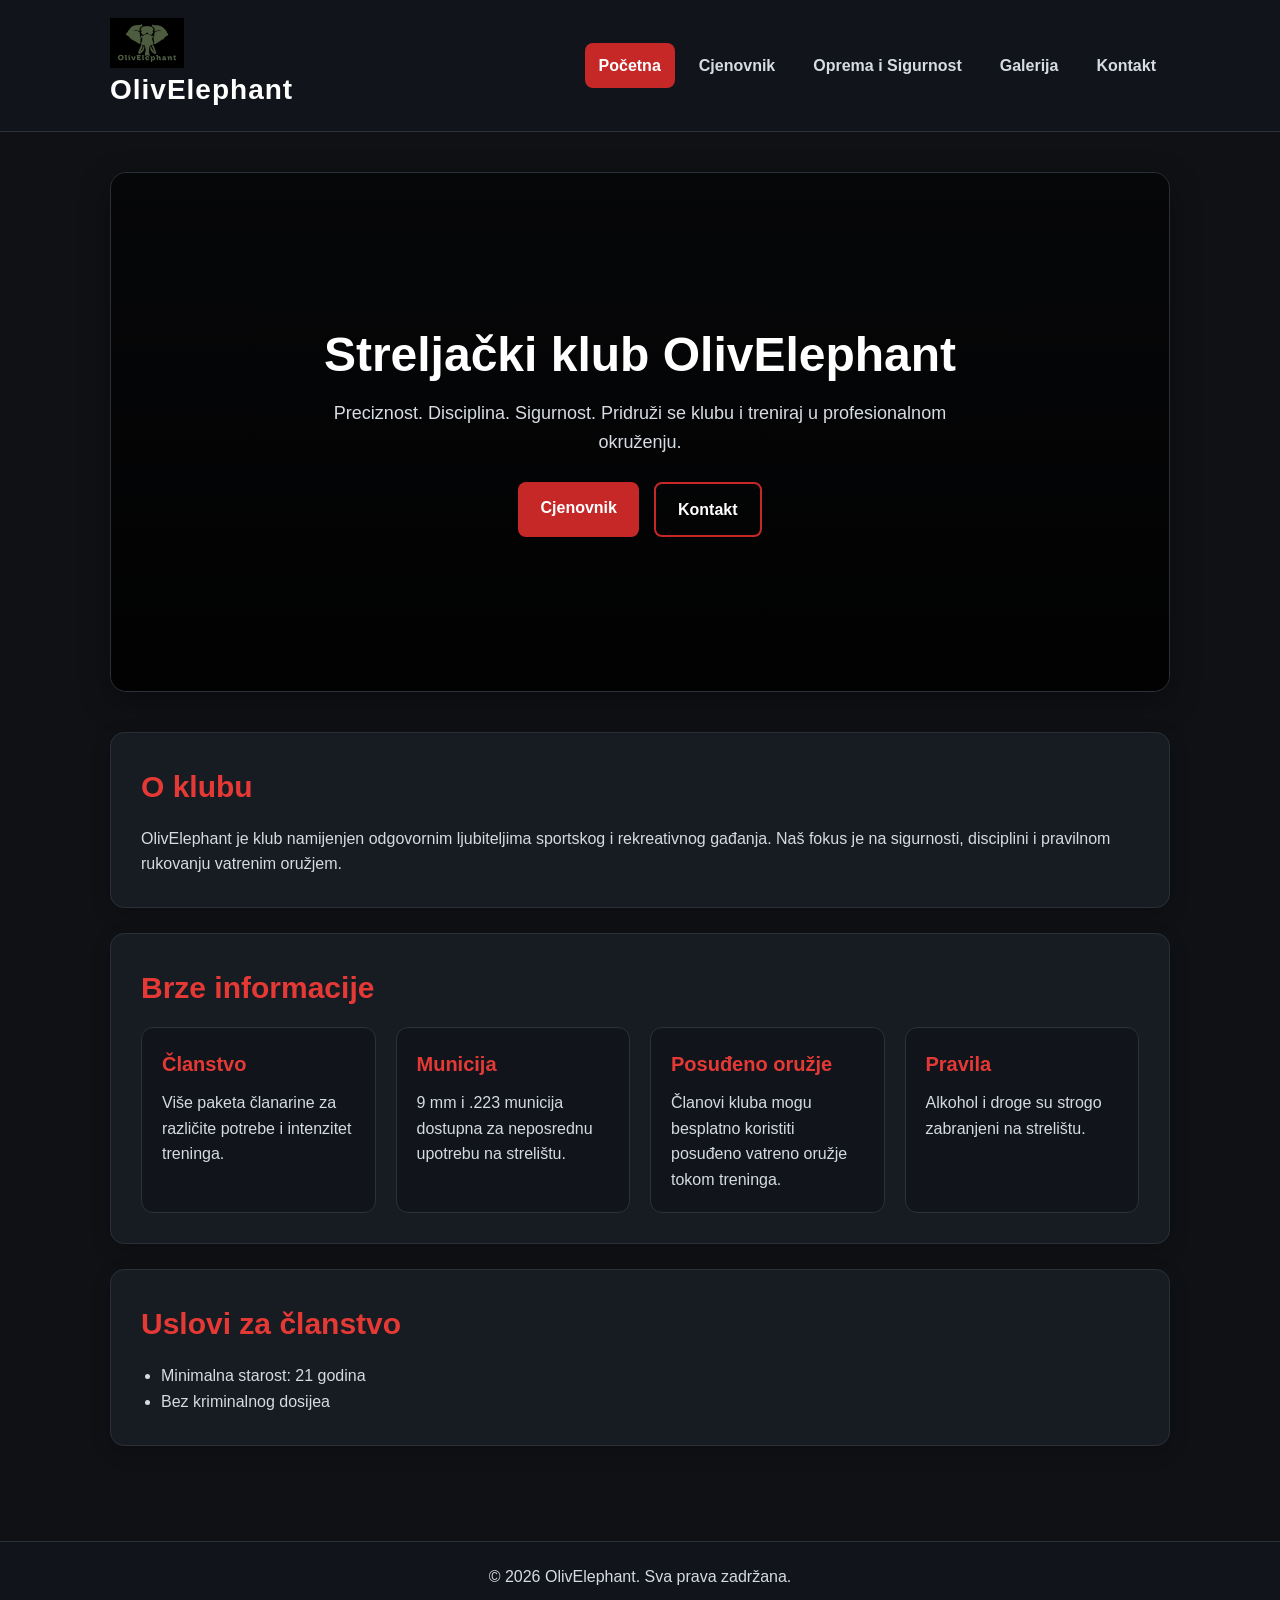
==== index.html @ 720a8376 "Update index.html" ====
<!DOCTYPE html>
<html lang="bs">
<head>
  <meta charset="UTF-8">
  <meta name="viewport" content="width=device-width, initial-scale=1.0">
  <title>OlivElephant | Početna</title>
  <link rel="stylesheet" href="style.css">
  <link rel="icon" type="image/png" href="images/favicon.png">
</head>
<body>

<div id="loader">
  <div class="loader-content">
    <div class="loader-circle"></div>
    <h2>OlivElephant</h2>
    <p>Učitavanje...</p>
  </div>
</div>

  
  <header>
    <div class="header-container">
      <div class="logo">
  <img src="images/logo.png" alt="OlivElephant logo">
  <span>OlivElephant</span>
</div>

<button class="menu-toggle" id="menu-toggle" aria-label="Otvori meni">
  <span></span>
  <span></span>
  <span></span>
</button>
      
     <nav id="nav-menu">
        <a href="index.html" class="active">Početna</a>
        <a href="cjenovnik.html">Cjenovnik</a>
        <a href="oprema.html">Oprema i Sigurnost</a>
        <a href="galerija.html">Galerija</a>
        <a href="kontakt.html">Kontakt</a>
      </nav>
    </div>
  </header>

  <main>
  <section class="hero">

  <video autoplay muted loop playsinline class="hero-video">
    <source src="videos/hero-video.mp4" type="video/mp4">
  </video>

  <div class="hero-overlay"></div>

  <div class="hero-content fade-in">
    <h2>Streljački klub OlivElephant</h2>
    <p>
      Preciznost. Disciplina. Sigurnost.  
      Pridruži se klubu i treniraj u profesionalnom okruženju.
    </p>

    <div class="hero-buttons">
      <a href="cjenovnik.html" class="dugme">Cjenovnik</a>
      <a href="kontakt.html" class="dugme secondary">Kontakt</a>
    </div>
  </div>

</section>

    <section>
      <h2>O klubu</h2>
      <p>
        OlivElephant je klub namijenjen odgovornim ljubiteljima sportskog i rekreativnog gađanja.
        Naš fokus je na sigurnosti, disciplini i pravilnom rukovanju vatrenim oružjem.
      </p>
    </section>

    <section>
      <h2>Brze informacije</h2>
      <div class="info-grid">
        <div class="info-box">
          <h3>Članstvo</h3>
          <p>Više paketa članarine za različite potrebe i intenzitet treninga.</p>
        </div>

        <div class="info-box">
          <h3>Municija</h3>
          <p>9 mm i .223 municija dostupna za neposrednu upotrebu na strelištu.</p>
        </div>

        <div class="info-box">
          <h3>Posuđeno oružje</h3>
          <p>Članovi kluba mogu besplatno koristiti posuđeno vatreno oružje tokom treninga.</p>
        </div>

        <div class="info-box">
          <h3>Pravila</h3>
          <p>Alkohol i droge su strogo zabranjeni na strelištu.</p>
        </div>
      </div>
    </section>

    <section>
      <h2>Uslovi za članstvo</h2>
      <ul>
        <li>Minimalna starost: 21 godina</li>
        <li>Bez kriminalnog dosijea</li>
      </ul>
    </section>
  </main>

<footer>
  <p>&copy; 2026 OlivElephant. Sva prava zadržana.</p>
</footer>

<script>
  const toggle = document.getElementById("menu-toggle");
  const menu = document.getElementById("nav-menu");
  const links = document.querySelectorAll("#nav-menu a");

  if (toggle && menu) {
    toggle.addEventListener("click", function () {
      menu.classList.toggle("show");
      toggle.classList.toggle("active");
    });

    links.forEach(function (link) {
      link.addEventListener("click", function () {
        menu.classList.remove("show");
        toggle.classList.remove("active");
      });
    });
  }
</script>


<script>
  window.addEventListener("load", function () {
    const loader = document.getElementById("loader");

    setTimeout(() => {
      loader.classList.add("hidden");
    }, 800); // trajanje loadinga (možeš promijeniti)
  });
</script>
  

</body>
</html>
---- style.css ----
* {
  margin: 0;
  padding: 0;
  box-sizing: border-box;
}

body {
  font-family: Arial, sans-serif;
  background: #0f1115;
  color: #f5f5f5;
  line-height: 1.6;
}

header {
  background: #11151b;
  border-bottom: 1px solid #2b313a;
  position: sticky;
  top: 0;
  z-index: 1000;
}

.header-container {
  max-width: 1100px;
  margin: 0 auto;
  padding: 18px 20px;
  display: flex;
  justify-content: space-between;
  align-items: center;
  gap: 20px;
  flex-wrap: wrap;
}

.logo {
  font-size: 28px;
  font-weight: bold;
  color: #ffffff;
  letter-spacing: 1px;
}

nav {
  display: flex;
  flex-wrap: wrap;
  gap: 10px;
}

nav a {
  color: #d7dce2;
  text-decoration: none;
  padding: 10px 14px;
  border-radius: 8px;
  font-weight: bold;
  transition: 0.3s;
}

nav a:hover,
nav a.active {
  background: #c62828;
  color: white;
}

main {
  max-width: 1100px;
  margin: 0 auto;
  padding: 40px 20px;
}

.hero {
  background: linear-gradient(rgba(12, 14, 18, 0.75), rgba(12, 14, 18, 0.85)),
              url('https://images.unsplash.com/photo-1511884642898-4c92249e20b6?auto=format&fit=crop&w=1400&q=80') center/cover;
  min-height: 420px;
  border-radius: 16px;
  display: flex;
  align-items: center;
  padding: 50px;
  margin-bottom: 35px;
  box-shadow: 0 10px 30px rgba(0,0,0,0.35);
}

.hero-content {
  max-width: 650px;
}

.hero h2 {
  font-size: 42px;
  margin-bottom: 18px;
  color: white;
  line-height: 1.2;
}

.hero p {
  font-size: 18px;
  color: #d8dde3;
  margin-bottom: 25px;
}

.dugme {
  display: inline-block;
  padding: 13px 22px;
  background: #c62828;
  color: white;
  text-decoration: none;
  border-radius: 8px;
  font-weight: bold;
  transition: 0.3s;
}

.dugme:hover {
  background: #a91f1f;
}

section {
  background: #171b22;
  padding: 30px;
  margin-bottom: 25px;
  border: 1px solid #2a3038;
  border-radius: 14px;
  box-shadow: 0 6px 20px rgba(0,0,0,0.2);
}

h2 {
  color: #e53935;
  margin-bottom: 15px;
  font-size: 30px;
}

h3 {
  color: #ffffff;
  margin-bottom: 12px;
  font-size: 22px;
}

p, li {
  color: #d6dbe1;
  font-size: 16px;
}

ul {
  padding-left: 20px;
  margin-top: 10px;
}

.info-grid {
  display: grid;
  grid-template-columns: repeat(auto-fit, minmax(220px, 1fr));
  gap: 20px;
}

.info-box {
  background: #11151b;
  border: 1px solid #2b313a;
  border-radius: 12px;
  padding: 20px;
}

.info-box h3 {
  color: #e53935;
  margin-bottom: 10px;
  font-size: 20px;
}

table {
  width: 100%;
  border-collapse: collapse;
  margin-top: 15px;
  overflow: hidden;
  border-radius: 10px;
}

table, th, td {
  border: 1px solid #323841;
}

th, td {
  padding: 14px;
  text-align: left;
}

th {
  background: #11151b;
  color: #e53935;
}

tr:nth-child(even) {
  background: #131820;
}

.galerija {
  display: grid;
  grid-template-columns: repeat(auto-fit, minmax(220px, 1fr));
  gap: 20px;
  margin-top: 20px;
}

.slika {
  background: #11151b;
  border: 1px solid #323841;
  border-radius: 12px;
  height: 200px;
  display: flex;
  align-items: center;
  justify-content: center;
  color: #9ba3ad;
  font-weight: bold;
}

footer {
  background: #11151b;
  border-top: 1px solid #2b313a;
  text-align: center;
  padding: 22px;
  color: #aeb6bf;
  margin-top: 30px;
}

.napomena {
  font-size: 14px;
  color: #b8bec6;
  margin-top: 10px;
}

@media (max-width: 768px) {
  .hero {
    padding: 30px 20px;
    min-height: 320px;
  }

  .hero h2 {
    font-size: 30px;
  }

  .hero p {
    font-size: 16px;
  }

  .header-container {
    flex-direction: column;
    align-items: flex-start;
  }

  nav {
    width: 100%;
  }
}

.page-hero {
  text-align: center;
  padding: 40px 30px;
}

.page-hero p {
  max-width: 700px;
  margin: 10px auto 0;
}

.pricing-grid {
  display: grid;
  grid-template-columns: repeat(auto-fit, minmax(230px, 1fr));
  gap: 20px;
  margin-top: 20px;
}

.pricing-card {
  background: #11151b;
  border: 1px solid #323841;
  border-radius: 14px;
  padding: 24px;
  position: relative;
  box-shadow: 0 8px 22px rgba(0, 0, 0, 0.25);
  transition: transform 0.2s ease, border-color 0.2s ease;
}

.pricing-card:hover {
  transform: translateY(-4px);
  border-color: #c62828;
}

.pricing-card h3 {
  margin-bottom: 12px;
  color: #ffffff;
}

.price {
  font-size: 30px;
  font-weight: bold;
  color: #e53935;
  margin-bottom: 16px;
}

.price span {
  font-size: 14px;
  color: #b8bec6;
  font-weight: normal;
}

.pricing-card ul {
  padding-left: 18px;
}

.pricing-card li {
  margin-bottom: 8px;
}

.featured-card {
  border: 1px solid #c62828;
  box-shadow: 0 10px 28px rgba(198, 40, 40, 0.2);
}

.badge {
  position: absolute;
  top: 14px;
  right: 14px;
  background: #c62828;
  color: white;
  font-size: 12px;
  font-weight: bold;
  padding: 6px 10px;
  border-radius: 999px;
}

.single-price-box {
  background: #11151b;
  border: 1px solid #323841;
  border-radius: 14px;
  padding: 24px;
  max-width: 420px;
}

.ammo-grid {
  grid-template-columns: repeat(auto-fit, minmax(260px, 1fr));
}

.contact-grid {
  display: grid;
  grid-template-columns: repeat(auto-fit, minmax(240px, 1fr));
  gap: 20px;
  margin-top: 20px;
}

.contact-card {
  background: #11151b;
  border: 1px solid #323841;
  border-radius: 14px;
  padding: 24px;
  box-shadow: 0 8px 22px rgba(0, 0, 0, 0.25);
}

.contact-card h3 {
  margin-bottom: 12px;
  color: #e53935;
}

.contact-card p {
  margin-bottom: 8px;
}

.contact-card a {
  color: #d7dce2;
  text-decoration: none;
}

.contact-card a:hover {
  color: #e53935;
}

.map-text {
  margin-bottom: 15px;
}

.map-container {
  border-radius: 14px;
  overflow: hidden;
  border: 1px solid #323841;
  box-shadow: 0 8px 22px rgba(0, 0, 0, 0.25);
}

.real-gallery {
  display: grid;
  grid-template-columns: repeat(auto-fit, minmax(250px, 1fr));
  gap: 20px;
  margin-top: 20px;
}

.gallery-item {
  background: #11151b;
  border: 1px solid #323841;
  border-radius: 14px;
  overflow: hidden;
  box-shadow: 0 8px 22px rgba(0, 0, 0, 0.25);
  min-height: 220px;
}

.gallery-item img {
  width: 100%;
  height: 100%;
  min-height: 220px;
  object-fit: cover;
  display: block;
}

.logo img {
  height: 50px;
  width: auto;
  display: block;
}


/* HERO WOW */
.hero {
  position: relative;
  min-height: 500px;
  border-radius: 16px;
  overflow: hidden;
  margin-bottom: 40px;

  background: url('https://images.unsplash.com/photo-1511884642898-4c92249e20b6?auto=format&fit=crop&w=1400&q=80') center/cover;
  display: flex;
  align-items: center;
  justify-content: center;
}

.hero-overlay {
  position: absolute;
  inset: 0;
  background: linear-gradient(
    180deg,
    rgba(10, 12, 16, 0.6),
    rgba(10, 12, 16, 0.9)
  );
}

.hero-content {
  position: relative;
  text-align: center;
  max-width: 700px;
  padding: 20px;
}

.hero h2 {
  font-size: 48px;
  margin-bottom: 15px;
  animation: slideUp 0.8s ease forwards;
}

.hero p {
  font-size: 18px;
  margin-bottom: 25px;
  color: #d8dde3;
  animation: fadeIn 1.2s ease forwards;
}

.hero-buttons {
  display: flex;
  gap: 15px;
  justify-content: center;
  flex-wrap: wrap;
}

/* Dugme varijacije */
.dugme.secondary {
  background: transparent;
  border: 2px solid #c62828;
}

.dugme.secondary:hover {
  background: #c62828;
}

/* Animacije */
.fade-in {
  animation: fadeIn 1.2s ease forwards;
}

@keyframes fadeIn {
  from {
    opacity: 0;
    transform: translateY(15px);
  }
  to {
    opacity: 1;
    transform: translateY(0);
  }
}

@keyframes slideUp {
  from {
    opacity: 0;
    transform: translateY(40px);
  }
  to {
    opacity: 1;
    transform: translateY(0);
  }
}

section {
  transition: transform 0.2s ease, box-shadow 0.2s ease;
}

section:hover {
  transform: translateY(-3px);
  box-shadow: 0 10px 30px rgba(0,0,0,0.4);
}

.info-box {
  transition: 0.2s ease;
}

.info-box:hover {
  transform: translateY(-5px);
  border-color: #c62828;
}



@media (max-width: 768px) {

  .hero {
    min-height: 350px;
    padding: 20px;
  }

  .hero h2 {
    font-size: 28px;
  }

  .hero p {
    font-size: 15px;
  }

  .hero-buttons {
    flex-direction: column;
    width: 100%;
  }

  .dugme {
    width: 100%;
    text-align: center;
  }

  nav {
    justify-content: center;
  }

  .header-container {
    flex-direction: column;
    align-items: center;
  }
}


.hero {
  position: relative;
  min-height: 520px;
  border-radius: 16px;
  overflow: hidden;
  margin-bottom: 40px;
  display: flex;
  align-items: center;
  justify-content: center;
}

.hero-video {
  position: absolute;
  width: 100%;
  height: 100%;
  object-fit: cover;
  top: 0;
  left: 0;
}

.hero-overlay {
  position: absolute;
  inset: 0;
  background: linear-gradient(
    rgba(0,0,0,0.6),
    rgba(0,0,0,0.9)
  );
}

@media (max-width: 768px) {
  .hero-video {
    display: none;
  }

  .hero {
    background: url('https://images.unsplash.com/photo-1511884642898-4c92249e20b6?auto=format&fit=crop&w=1400&q=80') center/cover;
  }
}


@media (max-width: 768px) {

  body {
    font-size: 15px;
  }

  main {
    padding: 20px 12px;
  }

  section {
    padding: 18px;
    margin-bottom: 18px;
    border-radius: 10px;
  }

  h2 {
    font-size: 22px;
  }

  h3 {
    font-size: 18px;
  }

  p, li {
    font-size: 14px;
  }

}

@media (max-width: 768px) {

  .hero {
    min-height: 280px;
    padding: 15px;
    border-radius: 10px;
  }

  .hero h2 {
    font-size: 22px;
  }

  .hero p {
    font-size: 14px;
  }

  .hero-buttons {
    flex-direction: column;
    gap: 10px;
  }

  .dugme {
    width: 100%;
    padding: 10px;
    font-size: 14px;
  }

}

@media (max-width: 768px) {

  .header-container {
    flex-direction: column;
    align-items: center;
    gap: 10px;
  }

  nav {
    justify-content: center;
    flex-wrap: wrap;
    gap: 6px;
  }

  nav a {
    padding: 6px 10px;
    font-size: 13px;
  }

}

@media (max-width: 768px) {

  .pricing-grid,
  .contact-grid,
  .info-grid {
    grid-template-columns: 1fr;
  }

  .pricing-card,
  .contact-card,
  .info-box {
    padding: 18px;
  }

  .price {
    font-size: 22px;
  }

}

@media (max-width: 768px) {

  .real-gallery {
    grid-template-columns: 1fr;
  }

  .gallery-item {
    min-height: 180px;
  }

}

@media (max-width: 768px) {

  html {
    zoom: 0.95;
  }

}

.menu-toggle {
  display: none;
  background: none;
  border: none;
  color: white;
  font-size: 28px;
  cursor: pointer;
}

/* desktop */
@media (min-width: 769px) {
  nav {
    display: flex;
    flex-wrap: wrap;
    gap: 10px;
  }
}

/* mobile */
@media (max-width: 768px) {
  .header-container {
    position: relative;
    flex-direction: row;
    justify-content: space-between;
    align-items: center;
  }

  .menu-toggle {
    display: block;
  }

  nav {
    display: none;
    position: absolute;
    top: 100%;
    left: 0;
    width: 100%;
    background: #11151b;
    border-top: 1px solid #2b313a;
    flex-direction: column;
    align-items: stretch;
    padding: 10px 0;
    z-index: 999;
  }

  nav.show {
    display: flex;
  }

  nav a {
    display: block;
    width: 100%;
    text-align: center;
    padding: 12px 16px;
    border-top: 1px solid #2b313a;
  }
}




.menu-toggle {
  display: none;
  width: 42px;
  height: 42px;
  background: transparent;
  border: none;
  cursor: pointer;
  position: relative;
  z-index: 1100;
}

.menu-toggle span {
  display: block;
  width: 28px;
  height: 3px;
  background: white;
  margin: 6px auto;
  border-radius: 2px;
  transition: 0.3s ease;
}

/* animacija dugmeta */
.menu-toggle.active span:nth-child(1) {
  transform: translateY(9px) rotate(45deg);
}

.menu-toggle.active span:nth-child(2) {
  opacity: 0;
}

.menu-toggle.active span:nth-child(3) {
  transform: translateY(-9px) rotate(-45deg);
}

@media (max-width: 768px) {
  .header-container {
    position: relative;
    flex-direction: row;
    justify-content: space-between;
    align-items: center;
    gap: 10px;
  }

  .logo span {
    font-size: 18px;
  }

  .logo img {
    height: 38px;
  }

  .menu-toggle {
    display: block;
  }

  #nav-menu {
    position: absolute;
    top: calc(100% + 10px);
    left: 0;
    width: 100%;
    display: flex;
    flex-direction: column;
    align-items: stretch;
    gap: 0;
    background: rgba(17, 21, 27, 0.96);
    backdrop-filter: blur(10px);
    border: 1px solid #2b313a;
    border-radius: 12px;
    overflow: hidden;

    opacity: 0;
    visibility: hidden;
    transform: translateY(-10px);
    pointer-events: none;
    transition: opacity 0.25s ease, transform 0.25s ease, visibility 0.25s ease;
    z-index: 1050;
  }

  #nav-menu.show {
    opacity: 1;
    visibility: visible;
    transform: translateY(0);
    pointer-events: auto;
  }

  #nav-menu a {
    display: block;
    width: 100%;
    text-align: center;
    padding: 14px 16px;
    border-top: 1px solid #2b313a;
    border-radius: 0;
    font-size: 14px;
  }

  #nav-menu a:first-child {
    border-top: none;
  }
}


.oprema-grid {
  display: grid;
  grid-template-columns: repeat(auto-fit, minmax(220px, 1fr));
  gap: 20px;
  margin-top: 20px;
}

.oprema-card {
  background: #11151b;
  border: 1px solid #2b313a;
  border-radius: 12px;
  overflow: hidden;
  text-align: center;
  transition: 0.3s;
}

.oprema-card:hover {
  transform: translateY(-5px);
  box-shadow: 0 0 15px rgba(198, 40, 40, 0.3);
}

.oprema-card img {
  width: 100%;
  height: 160px;
  object-fit: cover;
}

.oprema-card h3 {
  margin: 10px 0 5px;
  color: #e53935;
}

.oprema-card p {
  font-size: 14px;
  padding: 0 10px 15px;
}


.pravila {
  margin-top: 20px;
}

.pravila-grid {
  display: grid;
  grid-template-columns: repeat(auto-fit, minmax(220px, 1fr));
  gap: 15px;
  margin-top: 15px;
}

.pravilo {
  background: #11151b;
  border: 1px solid #2b313a;
  border-radius: 10px;
  padding: 15px;
  transition: 0.3s;
}

.pravilo:hover {
  border-color: #e53935;
  box-shadow: 0 0 12px rgba(198, 40, 40, 0.3);
}

.pravilo h3 {
  font-size: 15px;
  margin-bottom: 6px;
  color: #e53935;
}

.pravilo p {
  font-size: 13px;
  color: #c7ccd2;
}




.oprema-card {
  background: #11151b;
  border: 1px solid #2b313a;
  border-radius: 12px;
  overflow: hidden;
  text-align: center;
  transition: 0.3s;
}

.oprema-card img {
  width: 100%;
  height: 240px;
  object-fit: cover;
}

.oprema-card h3 {
  margin: 12px 0 6px;
  color: #e53935;
  font-size: 16px;
}

.oprema-card p {
  font-size: 14px;
  padding: 0 12px 18px;
}


@media (max-width: 768px) {
  .oprema-card img {
    height: 180px;
  }
}





.hero {
  position: relative;
  min-height: 520px;
  border-radius: 16px;
  overflow: hidden;
  margin-bottom: 40px;
  display: flex;
  align-items: center;
  justify-content: center;
}

.hero-video {
  position: absolute;
  width: 100%;
  height: 100%;
  object-fit: cover;
  top: 0;
  left: 0;
}

.hero-overlay {
  position: absolute;
  inset: 0;
  background: linear-gradient(
    rgba(0,0,0,0.6),
    rgba(0,0,0,0.9)
  );
}


@media (max-width: 768px) {
  .hero-video {
    display: none;
  }

  .hero {
    background: url('images/hero.jpg') center/cover;
  }
}





#loader {
  position: fixed;
  inset: 0;
  background: radial-gradient(circle, #0f1115, #000);
  display: flex;
  align-items: center;
  justify-content: center;
  z-index: 9999;
  transition: opacity 0.6s ease, visibility 0.6s ease;
}

#loader.hidden {
  opacity: 0;
  visibility: hidden;
}

.loader-content {
  position: relative;
  text-align: center;
}

/* LOGO */
.logo-wrapper {
  margin-bottom: 30px;
}

.loader-logo {
  width: 90px;
  transition: transform 0.4s ease, opacity 0.4s ease;
}

/* "raspadanje" efekat */
.loader-logo.hit {
  transform: scale(1.8) rotate(10deg);
  opacity: 0;
}

/* TEXT */
.loader-text {
  color: #e53935;
  font-size: 14px;
  letter-spacing: 2px;
  animation: blink 1.2s infinite;
}

/* GUN */
.gun {
  position: absolute;
  left: -60px;
  top: 40%;
  width: 50px;
  height: 10px;
  background: #888;
  border-radius: 3px;
}

/* BULLET */
.bullet {
  position: absolute;
  top: 40%;
  left: -10px;
  width: 14px;
  height: 5px;
  background: #e53935;
  border-radius: 2px;
  transform: translateY(-50%);
  animation: shoot 0.8s linear forwards;
}

/* ANIMATIONS */

@keyframes shoot {
  from { left: -10px; }
  to { left: 140px; } /* pogodi logo */
}

@keyframes blink {
  0%,100% { opacity: 1; }
  50% { opacity: 0.4; }
}
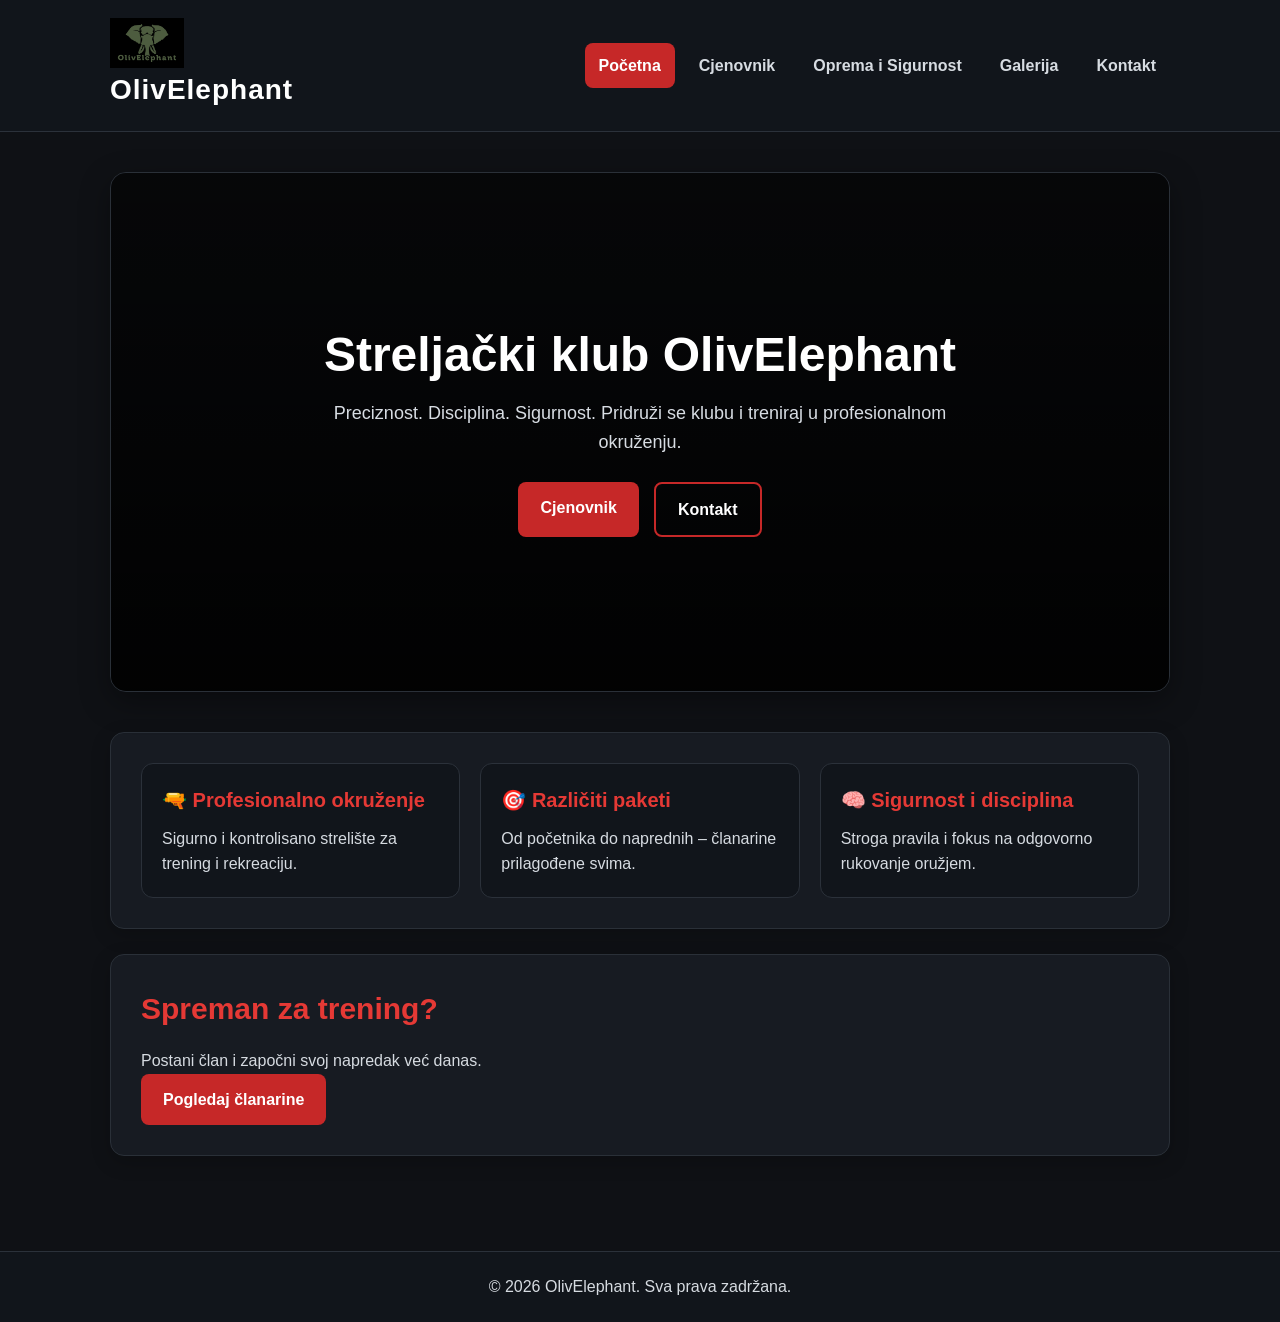
==== commit 9d41a9b9: "Update index.html" ====
--- a/index.html
+++ b/index.html
@@ -65,47 +65,34 @@
 
 </section>
 
-    <section>
-      <h2>O klubu</h2>
-      <p>
-        OlivElephant je klub namijenjen odgovornim ljubiteljima sportskog i rekreativnog gađanja.
-        Naš fokus je na sigurnosti, disciplini i pravilnom rukovanju vatrenim oružjem.
-      </p>
-    </section>
+  <section class="quick-info scroll-anim">
+    <div class="info-grid">
 
-    <section>
-      <h2>Brze informacije</h2>
-      <div class="info-grid">
-        <div class="info-box">
-          <h3>Članstvo</h3>
-          <p>Više paketa članarine za različite potrebe i intenzitet treninga.</p>
-        </div>
+      <div class="info-box">
+        <h3>🔫 Profesionalno okruženje</h3>
+        <p>Sigurno i kontrolisano strelište za trening i rekreaciju.</p>
+      </div>
 
-        <div class="info-box">
-          <h3>Municija</h3>
-          <p>9 mm i .223 municija dostupna za neposrednu upotrebu na strelištu.</p>
-        </div>
+      <div class="info-box">
+        <h3>🎯 Različiti paketi</h3>
+        <p>Od početnika do naprednih – članarine prilagođene svima.</p>
+      </div>
 
-        <div class="info-box">
-          <h3>Posuđeno oružje</h3>
-          <p>Članovi kluba mogu besplatno koristiti posuđeno vatreno oružje tokom treninga.</p>
-        </div>
+      <div class="info-box">
+        <h3>🧠 Sigurnost i disciplina</h3>
+        <p>Stroga pravila i fokus na odgovorno rukovanje oružjem.</p>
+      </div>
 
-        <div class="info-box">
-          <h3>Pravila</h3>
-          <p>Alkohol i droge su strogo zabranjeni na strelištu.</p>
-        </div>
-      </div>
-    </section>
+    </div>
+  </section>
 
-    <section>
-      <h2>Uslovi za članstvo</h2>
-      <ul>
-        <li>Minimalna starost: 21 godina</li>
-        <li>Bez kriminalnog dosijea</li>
-      </ul>
-    </section>
-  </main>
+  <section class="cta scroll-anim">
+    <h2>Spreman za trening?</h2>
+    <p>Postani član i započni svoj napredak već danas.</p>
+    <a href="cjenovnik.html" class="dugme">Pogledaj članarine</a>
+  </section>
+
+</main>
 
 <footer>
   <p>&copy; 2026 OlivElephant. Sva prava zadržana.</p>
--- a/style.css
+++ b/style.css
@@ -1019,18 +1019,19 @@
   }
 
   .hero {
-    background: url('images/hero.jpg') center/cover;
-  }
-}
-
-
-
-
-
+    background: url('videos/hero-video.mp4') center/cover;
+  }
+}
+
+
+
+
+
+/* LOADER */
 #loader {
   position: fixed;
   inset: 0;
-  background: radial-gradient(circle, #0f1115, #000);
+  background: #0f1115;
   display: flex;
   align-items: center;
   justify-content: center;
@@ -1044,66 +1045,122 @@
 }
 
 .loader-content {
-  position: relative;
   text-align: center;
-}
-
-/* LOGO */
-.logo-wrapper {
-  margin-bottom: 30px;
-}
-
-.loader-logo {
-  width: 90px;
-  transition: transform 0.4s ease, opacity 0.4s ease;
-}
-
-/* "raspadanje" efekat */
-.loader-logo.hit {
-  transform: scale(1.8) rotate(10deg);
-  opacity: 0;
-}
-
-/* TEXT */
-.loader-text {
+  color: white;
+}
+
+/* rotating circle */
+.loader-circle {
+  width: 60px;
+  height: 60px;
+  border: 4px solid #2b313a;
+  border-top: 4px solid #e53935;
+  border-radius: 50%;
+  margin: 0 auto 20px;
+  animation: spin 1s linear infinite;
+}
+
+.loader-content h2 {
+  margin-bottom: 8px;
+}
+
+.loader-content p {
+  font-size: 14px;
+  color: #9aa3ad;
+}
+
+/* animation */
+@keyframes spin {
+  to {
+    transform: rotate(360deg);
+  }
+}
+
+
+
+.real-gallery {
+  display: grid;
+  grid-template-columns: repeat(auto-fit, minmax(180px, 1fr));
+  gap: 12px;
+}
+
+.gallery-item {
+  cursor: pointer;
+  border-radius: 10px;
+  overflow: hidden;
+}
+
+.gallery-item img {
+  width: 100%;
+  height: 140px;
+  object-fit: cover;
+  transition: 0.3s;
+}
+
+.gallery-item img:hover {
+  transform: scale(1.05);
+}
+
+
+
+#lightbox {
+  position: fixed;
+  inset: 0;
+  background: rgba(0,0,0,0.95);
+  display: none;
+  align-items: center;
+  justify-content: center;
+  z-index: 9999;
+}
+
+#lightbox img {
+  max-width: 90%;
+  max-height: 80%;
+  border-radius: 10px;
+}
+
+#lightbox .close {
+  position: absolute;
+  top: 20px;
+  right: 25px;
+  font-size: 24px;
+  color: white;
+  cursor: pointer;
+}
+
+.prev, .next {
+  position: absolute;
+  top: 50%;
+  transform: translateY(-50%);
+  font-size: 30px;
+  background: none;
+  border: none;
+  color: white;
+  cursor: pointer;
+  padding: 10px;
+}
+
+.prev { left: 20px; }
+.next { right: 20px; }
+
+.prev:hover, .next:hover {
   color: #e53935;
-  font-size: 14px;
-  letter-spacing: 2px;
-  animation: blink 1.2s infinite;
-}
-
-/* GUN */
-.gun {
-  position: absolute;
-  left: -60px;
-  top: 40%;
-  width: 50px;
-  height: 10px;
-  background: #888;
-  border-radius: 3px;
-}
-
-/* BULLET */
-.bullet {
-  position: absolute;
-  top: 40%;
-  left: -10px;
-  width: 14px;
-  height: 5px;
-  background: #e53935;
-  border-radius: 2px;
-  transform: translateY(-50%);
-  animation: shoot 0.8s linear forwards;
-}
-
-/* ANIMATIONS */
-
-@keyframes shoot {
-  from { left: -10px; }
-  to { left: 140px; } /* pogodi logo */
-}
-
-@keyframes blink {
-  0%,100% { opacity: 1; }
-  50% { opacity: 0.4; }
-}
+}
+
+
+@media (max-width: 768px) {
+  #lightbox img {
+    max-width: 95%;
+    max-height: 70%;
+  }
+
+  .prev, .next {
+    font-size: 26px;
+  }
+}
+
+
+
+
+
+
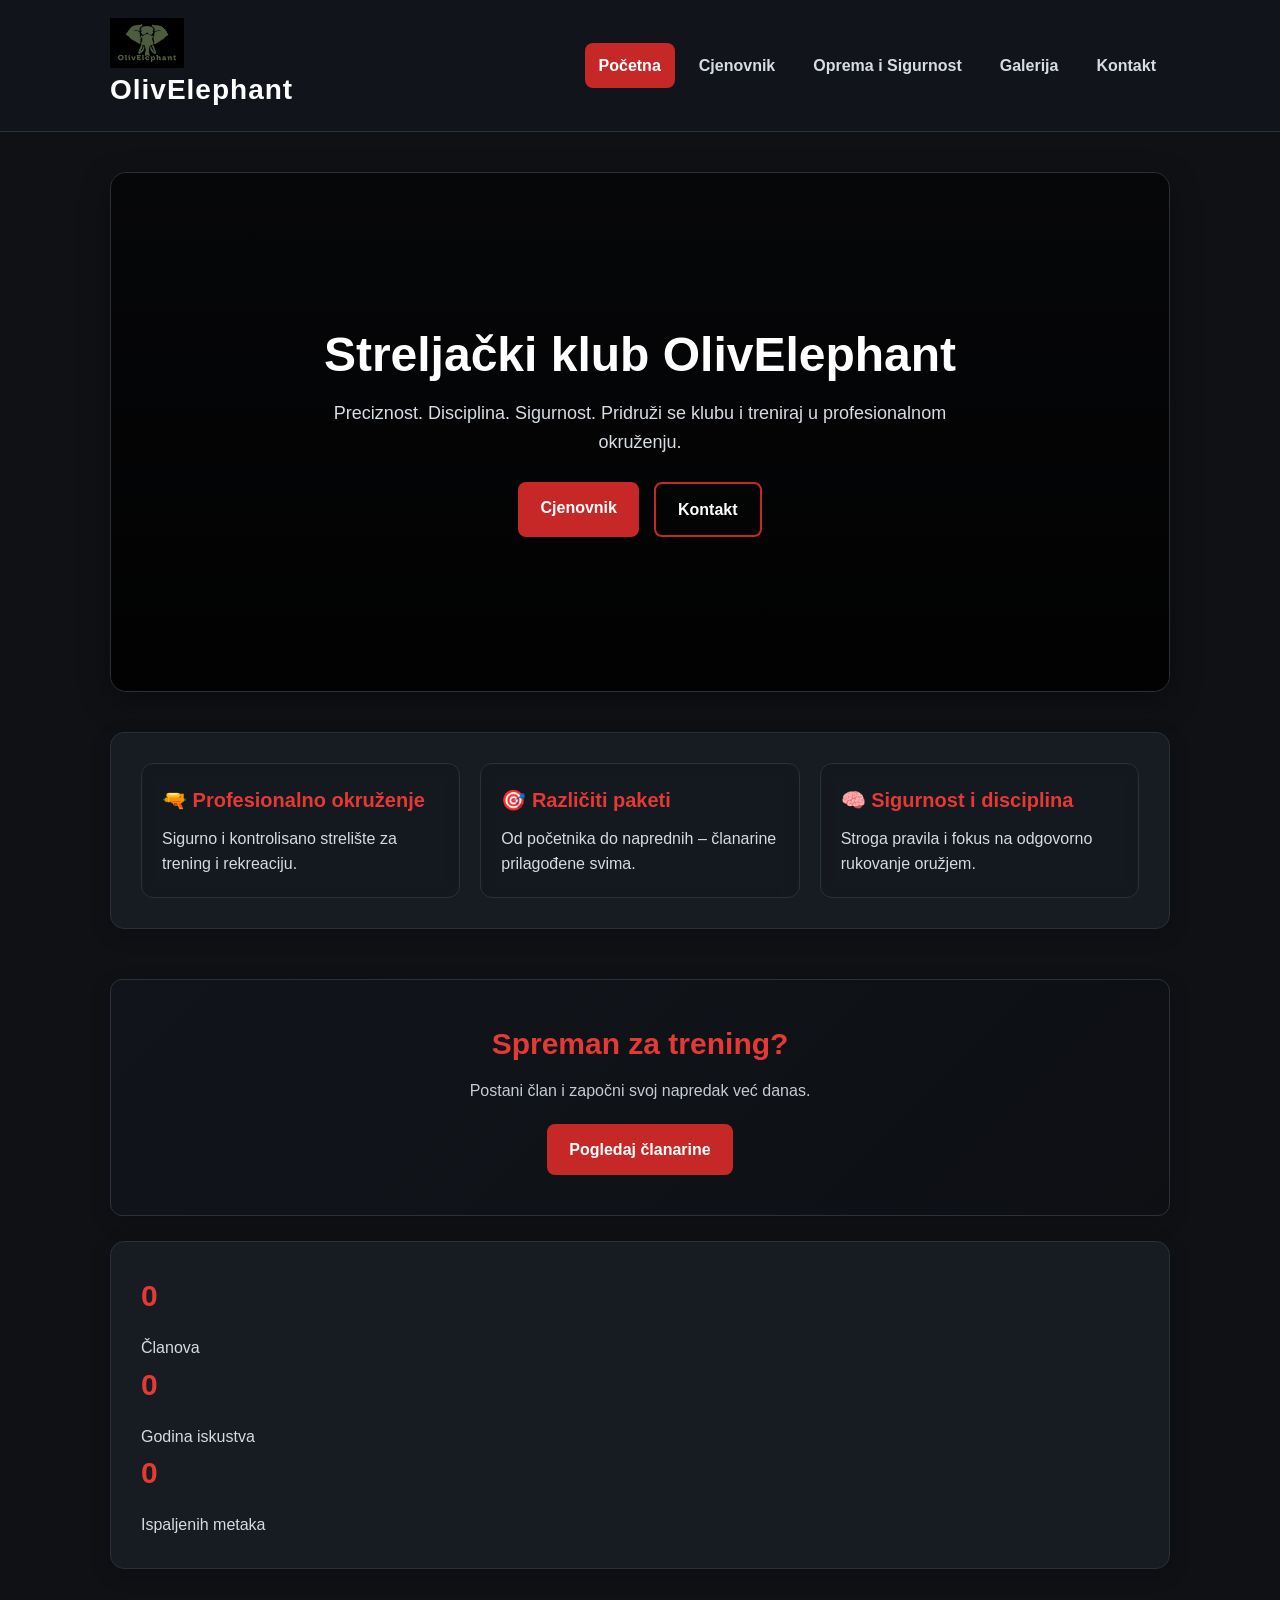
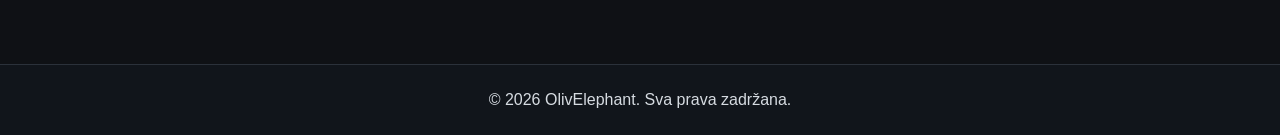
==== commit 81366b91: "Update index.html" ====
--- a/index.html
+++ b/index.html
@@ -92,6 +92,25 @@
     <a href="cjenovnik.html" class="dugme">Pogledaj članarine</a>
   </section>
 
+    <section class="stats scroll-anim">
+
+  <div class="stat">
+    <h2 class="counter" data-target="50">0</h2>
+    <p>Članova</p>
+  </div>
+
+  <div class="stat">
+    <h2 class="counter" data-target="1">0</h2>
+    <p>Godina iskustva</p>
+  </div>
+
+  <div class="stat">
+    <h2 class="counter" data-target="10000">0</h2>
+    <p>Ispaljenih metaka</p>
+  </div>
+
+</section>
+
 </main>
 
 <footer>
--- a/style.css
+++ b/style.css
@@ -1164,3 +1164,69 @@
 
 
 
+
+/* QUICK INFO */
+.quick-info {
+  margin-top: 30px;
+}
+
+.info-grid {
+  display: grid;
+  grid-template-columns: repeat(auto-fit, minmax(220px, 1fr));
+  gap: 20px;
+}
+
+.info-box {
+  background: rgba(20, 24, 30, 0.7);
+  border: 1px solid #2b313a;
+  border-radius: 12px;
+  padding: 20px;
+  transition: 0.3s;
+  backdrop-filter: blur(8px);
+}
+
+.info-box:hover {
+  transform: translateY(-5px);
+  border-color: #e53935;
+  box-shadow: 0 0 15px rgba(229, 57, 53, 0.3);
+}
+
+.info-box h3 {
+  margin-bottom: 10px;
+  color: #e53935;
+}
+
+/* CTA */
+.cta {
+  text-align: center;
+  margin-top: 50px;
+  padding: 40px 20px;
+  background: linear-gradient(135deg, #11151b, #0d0f13);
+  border-radius: 12px;
+  border: 1px solid #2b313a;
+}
+
+.cta h2 {
+  margin-bottom: 10px;
+}
+
+.cta p {
+  margin-bottom: 20px;
+  color: #c7ccd2;
+}
+
+
+.hero-content {
+  animation: fadeInUp 1s ease forwards;
+}
+
+@keyframes fadeInUp {
+  from {
+    opacity: 0;
+    transform: translateY(30px);
+  }
+  to {
+    opacity: 1;
+    transform: translateY(0);
+  }
+}
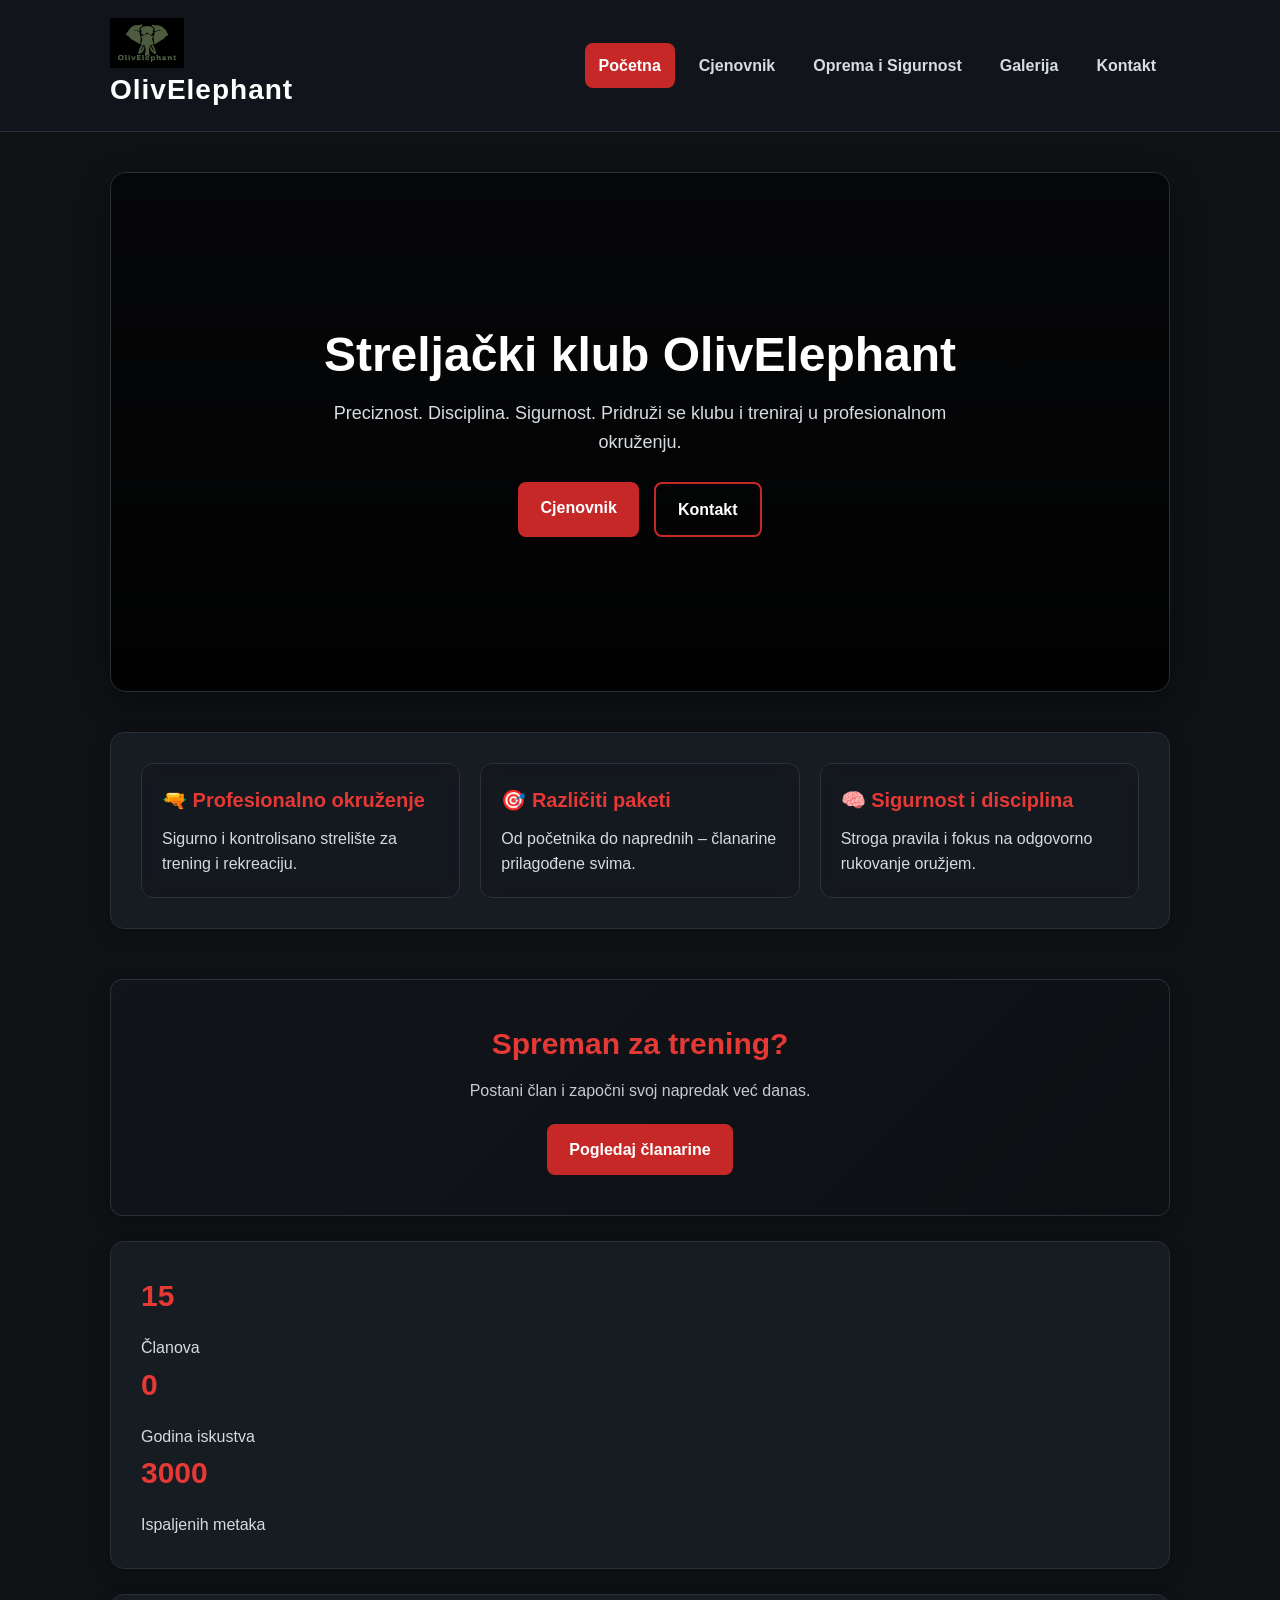
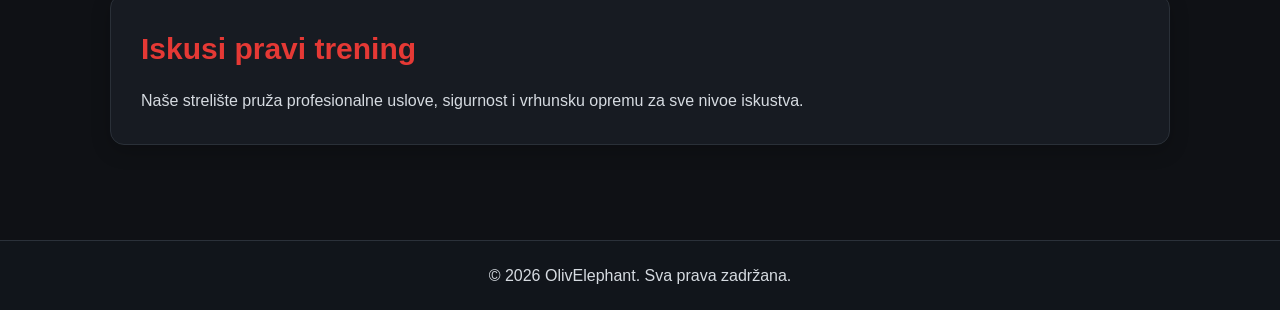
==== commit 08423867: "Update index.html" ====
--- a/index.html
+++ b/index.html
@@ -111,6 +111,20 @@
 
 </section>
 
+    <section class="split scroll-anim">
+
+  <div class="split-text">
+    <h2>Iskusi pravi trening</h2>
+    <p>
+      Naše strelište pruža profesionalne uslove,
+      sigurnost i vrhunsku opremu za sve nivoe iskustva.
+    </p>
+  </div>
+
+  <div class="split-image"></div>
+
+</section>
+
 </main>
 
 <footer>
@@ -147,6 +161,41 @@
     }, 800); // trajanje loadinga (možeš promijeniti)
   });
 </script>
+
+
+  <script>
+  const counters = document.querySelectorAll(".counter");
+
+  const animateCounters = () => {
+    counters.forEach(counter => {
+      const target = +counter.getAttribute("data-target");
+      let count = 0;
+
+      const update = () => {
+        const increment = target / 100;
+
+        if (count < target) {
+          count += increment;
+          counter.innerText = Math.floor(count);
+          requestAnimationFrame(update);
+        } else {
+          counter.innerText = target;
+        }
+      };
+
+      update();
+    });
+  };
+
+  // pokreće kad dođe u view
+  const observer = new IntersectionObserver(entries => {
+    if (entries[0].isIntersecting) {
+      animateCounters();
+    }
+  });
+
+  observer.observe(document.querySelector(".stats"));
+</script>
   
 
 </body>
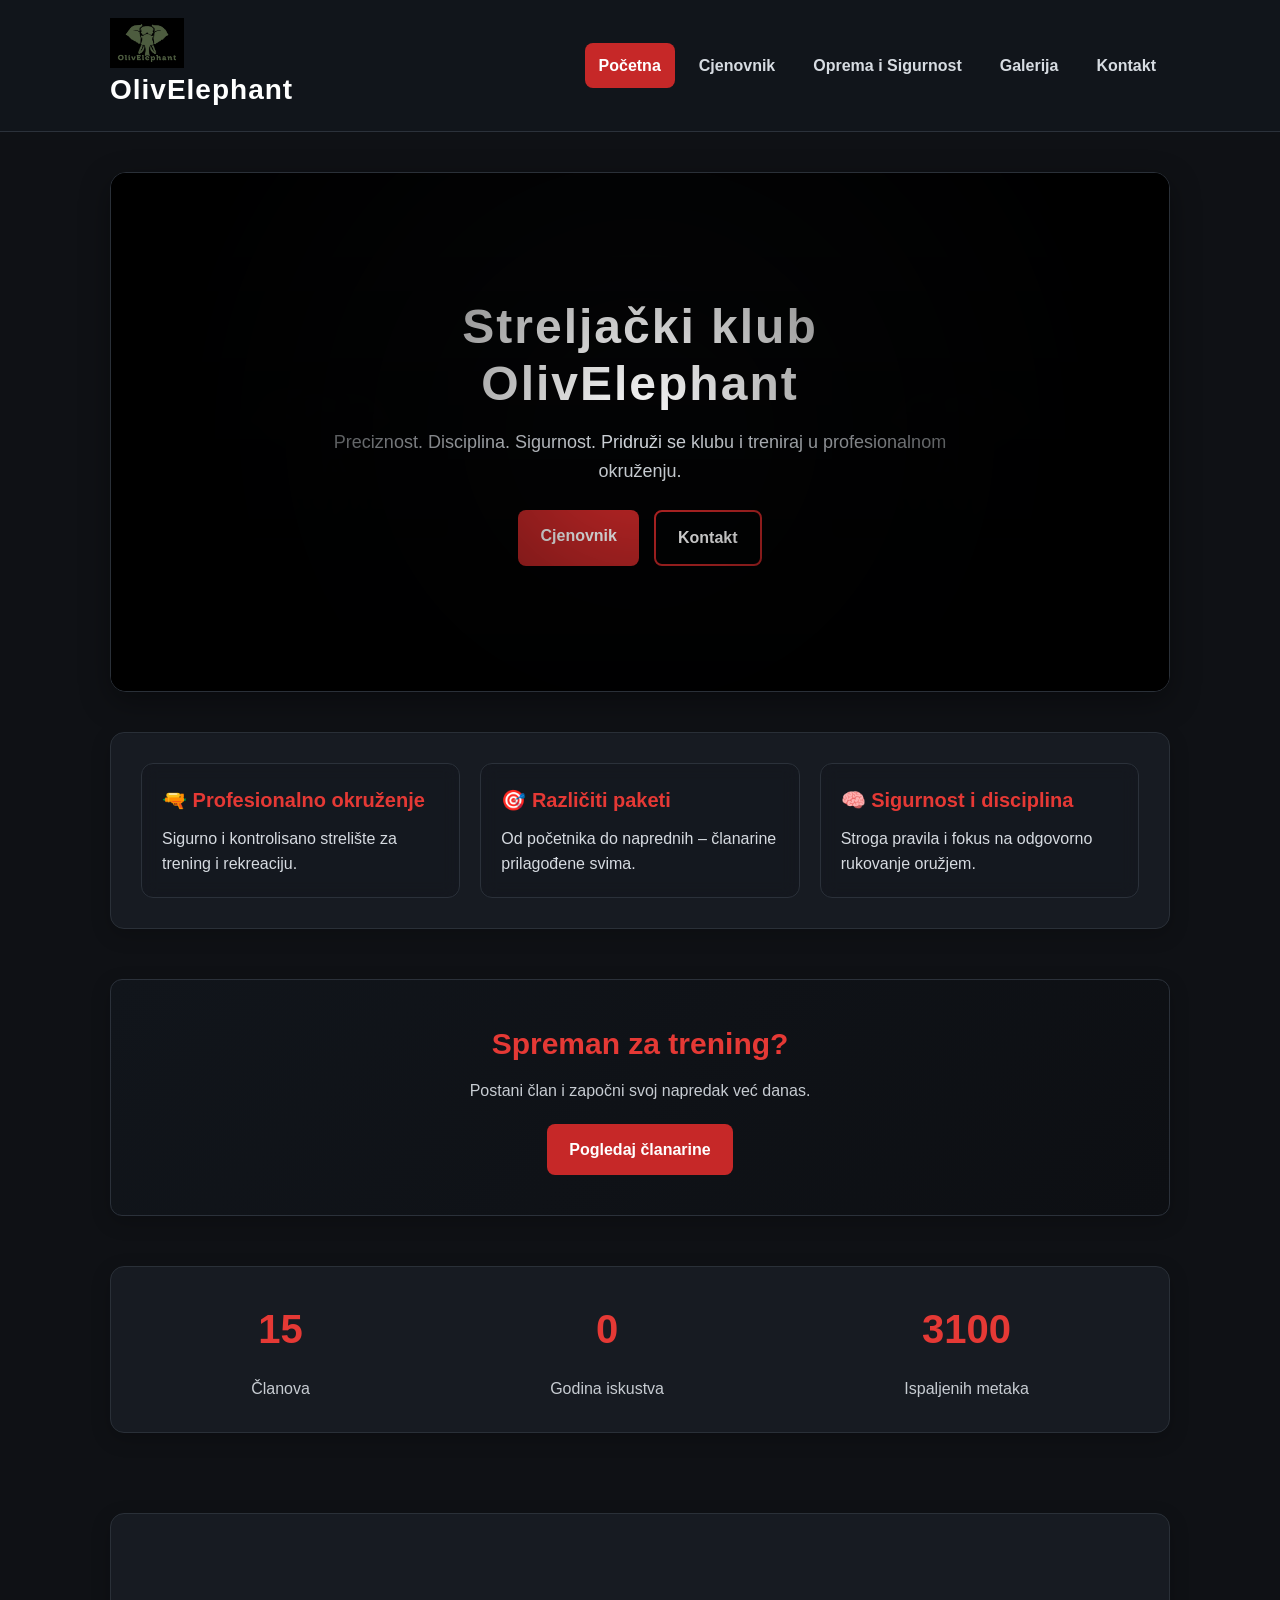
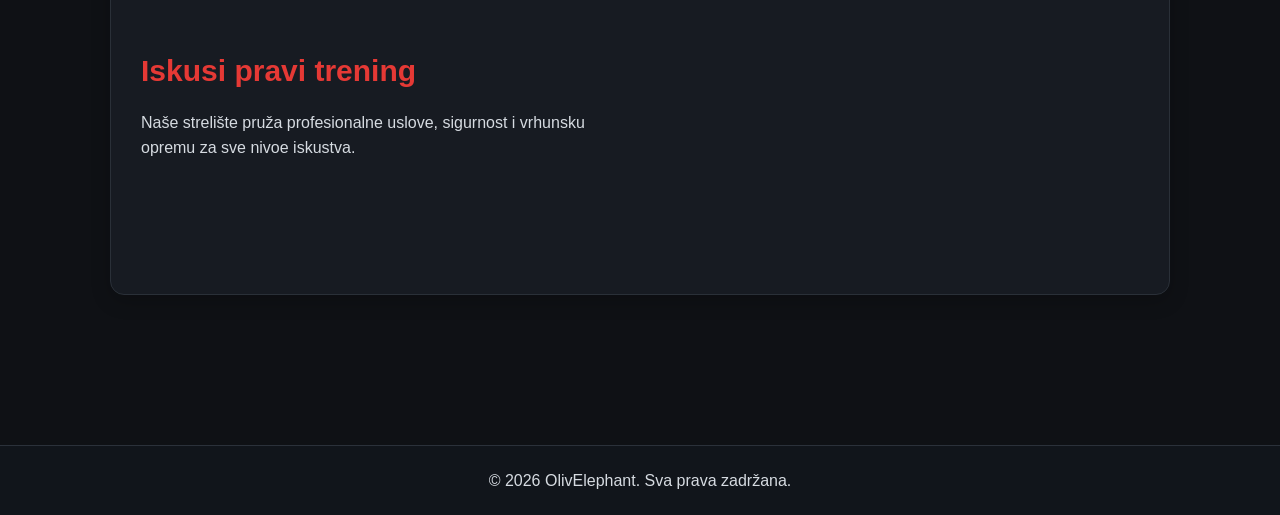
==== commit 8eb29130: "Update index.html" ====
--- a/index.html
+++ b/index.html
@@ -196,6 +196,17 @@
 
   observer.observe(document.querySelector(".stats"));
 </script>
+
+
+<script>
+  document.addEventListener("mousemove", (e) => {
+    const x = (e.clientX / window.innerWidth - 0.5) * 10;
+    const y = (e.clientY / window.innerHeight - 0.5) * 10;
+
+    document.body.style.setProperty('--moveX', x + 'px');
+    document.body.style.setProperty('--moveY', y + 'px');
+  });
+</script>
   
 
 </body>
--- a/style.css
+++ b/style.css
@@ -1230,3 +1230,156 @@
     transform: translateY(0);
   }
 }
+
+
+
+
+
+.stats {
+  display: flex;
+  justify-content: space-around;
+  text-align: center;
+  margin: 50px 0;
+  flex-wrap: wrap;
+  gap: 20px;
+}
+
+.stat h2 {
+  font-size: 40px;
+  color: #e53935;
+}
+
+.stat p {
+  color: #c7ccd2;
+}
+
+
+
+.split {
+  display: flex;
+  align-items: center;
+  gap: 40px;
+  margin: 60px 0;
+  flex-wrap: wrap;
+}
+
+.split-text {
+  flex: 1;
+}
+
+.split-image {
+  flex: 1;
+  height: 300px;
+  background: url('images/hero.jpg') center/cover;
+  border-radius: 12px;
+}
+
+/* mobilni */
+@media (max-width: 768px) {
+  .split {
+    flex-direction: column;
+  }
+}
+
+
+
+.hero-content h2 {
+  letter-spacing: 2px;
+}
+
+.hero::after {
+  content: "";
+  position: absolute;
+  inset: 0;
+  background: radial-gradient(circle at center, transparent, black 90%);
+}
+
+
+
+
+
+
+
+.split {
+  display: flex;
+  align-items: center;
+  gap: 50px;
+  margin: 80px 0;
+  flex-wrap: wrap;
+}
+
+.split.reverse {
+  flex-direction: row-reverse;
+}
+
+.split-text {
+  flex: 1;
+}
+
+.split-image {
+  flex: 1;
+  height: 320px;
+  background-size: cover;
+  background-position: center;
+  border-radius: 12px;
+}
+
+/* mobilni */
+@media (max-width: 768px) {
+  .split {
+    flex-direction: column;
+  }
+
+  .split.reverse {
+    flex-direction: column;
+  }
+}
+
+
+
+
+body::before,
+body::after {
+  content: "";
+  position: fixed;
+  top: 0;
+  width: 50%;
+  height: 100%;
+
+  background: url("images/logo.png") no-repeat center;
+  background-size: 250px;
+
+  opacity: 0.03;
+  filter: grayscale(100%) blur(2px);
+
+  z-index: -1;
+  pointer-events: none;
+}
+
+/* lijevi logo */
+body::before {
+  left: 0;
+}
+
+/* desni logo */
+body::after {
+  right: 0;
+}
+
+
+@media (max-width: 768px) {
+  body::before,
+  body::after {
+    transform: none;
+    opacity: 0.02;
+  }
+}
+
+
+
+
+body::before,
+body::after {
+  transform: translate(var(--moveX, 0), var(--moveY, 0));
+  transition: transform 0.2s ease;
+}
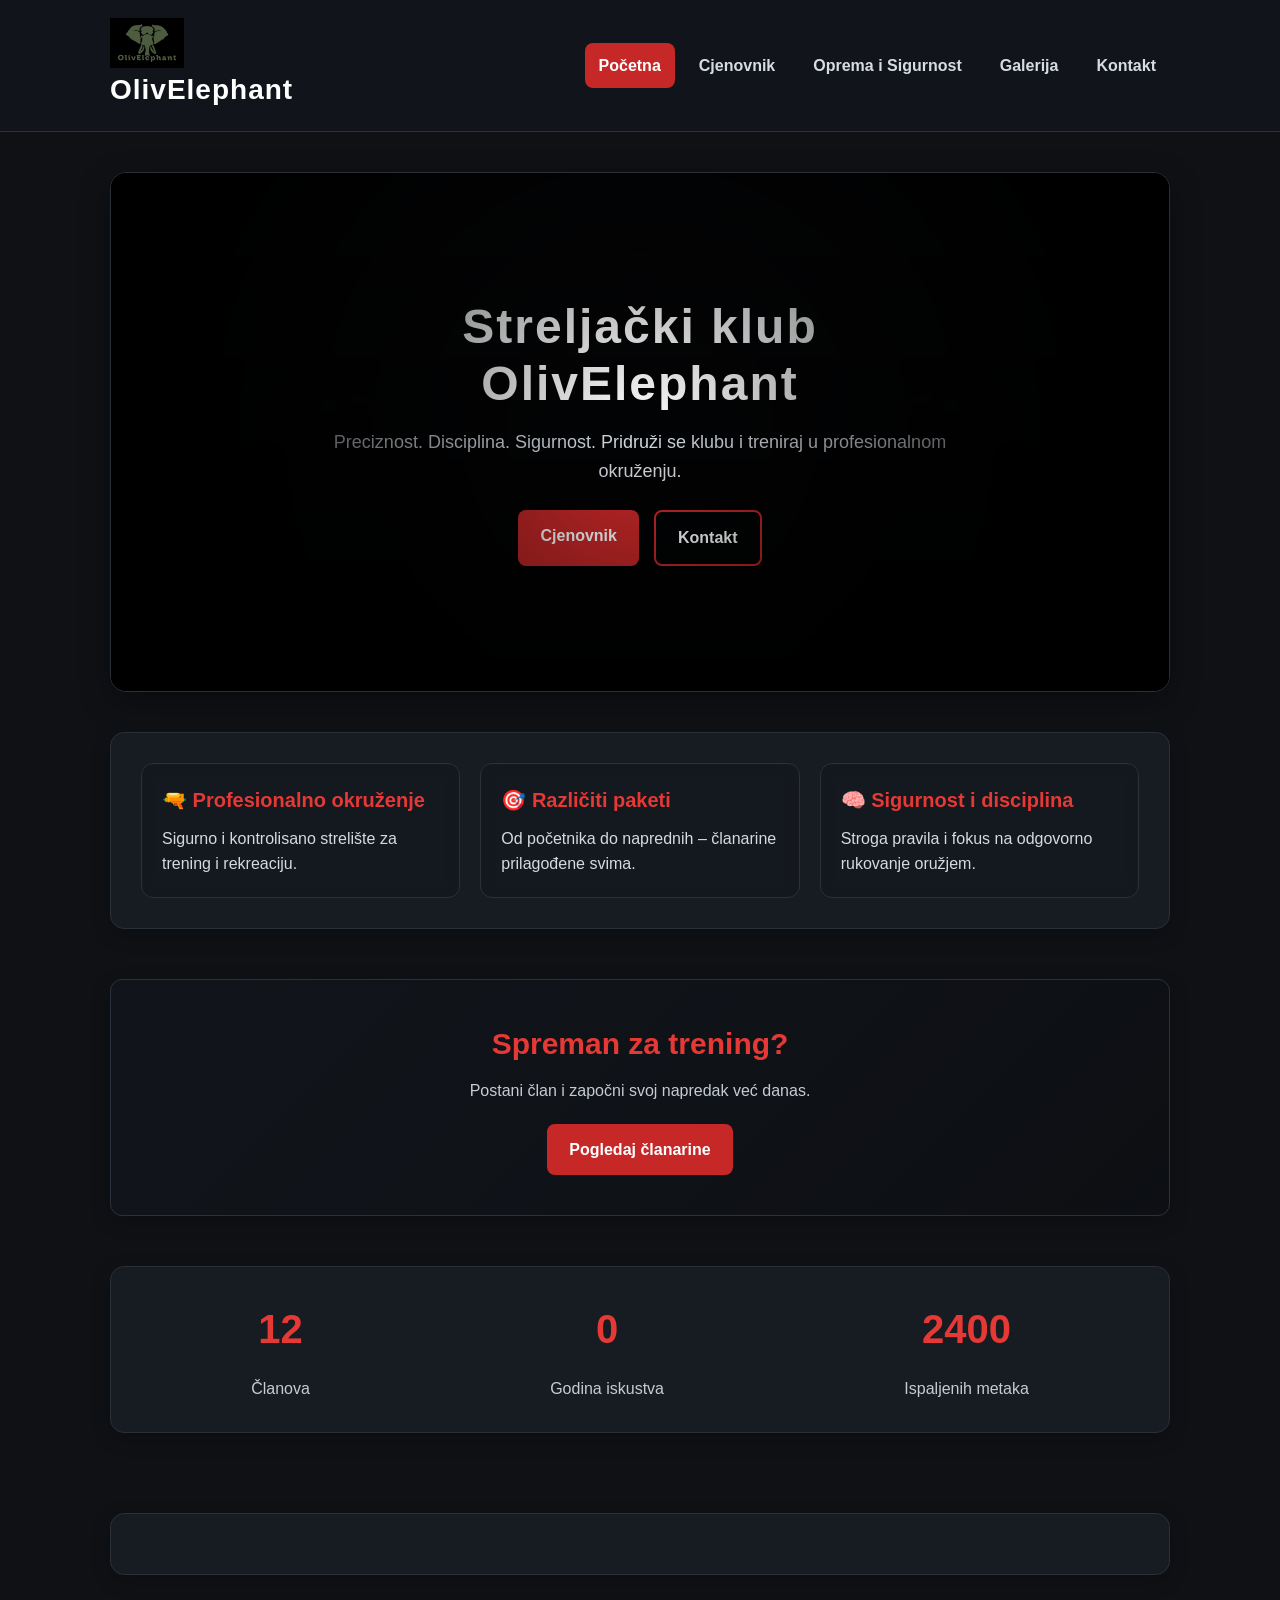
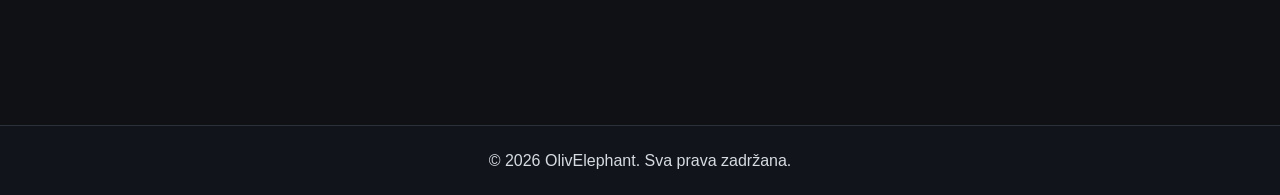
==== commit 915b5a4d: "Update index.html" ====
--- a/index.html
+++ b/index.html
@@ -113,15 +113,6 @@
 
     <section class="split scroll-anim">
 
-  <div class="split-text">
-    <h2>Iskusi pravi trening</h2>
-    <p>
-      Naše strelište pruža profesionalne uslove,
-      sigurnost i vrhunsku opremu za sve nivoe iskustva.
-    </p>
-  </div>
-
-  <div class="split-image"></div>
 
 </section>
 
@@ -198,16 +189,5 @@
 </script>
 
 
-<script>
-  document.addEventListener("mousemove", (e) => {
-    const x = (e.clientX / window.innerWidth - 0.5) * 10;
-    const y = (e.clientY / window.innerHeight - 0.5) * 10;
-
-    document.body.style.setProperty('--moveX', x + 'px');
-    document.body.style.setProperty('--moveY', y + 'px');
-  });
-</script>
-  
-
 </body>
 </html>
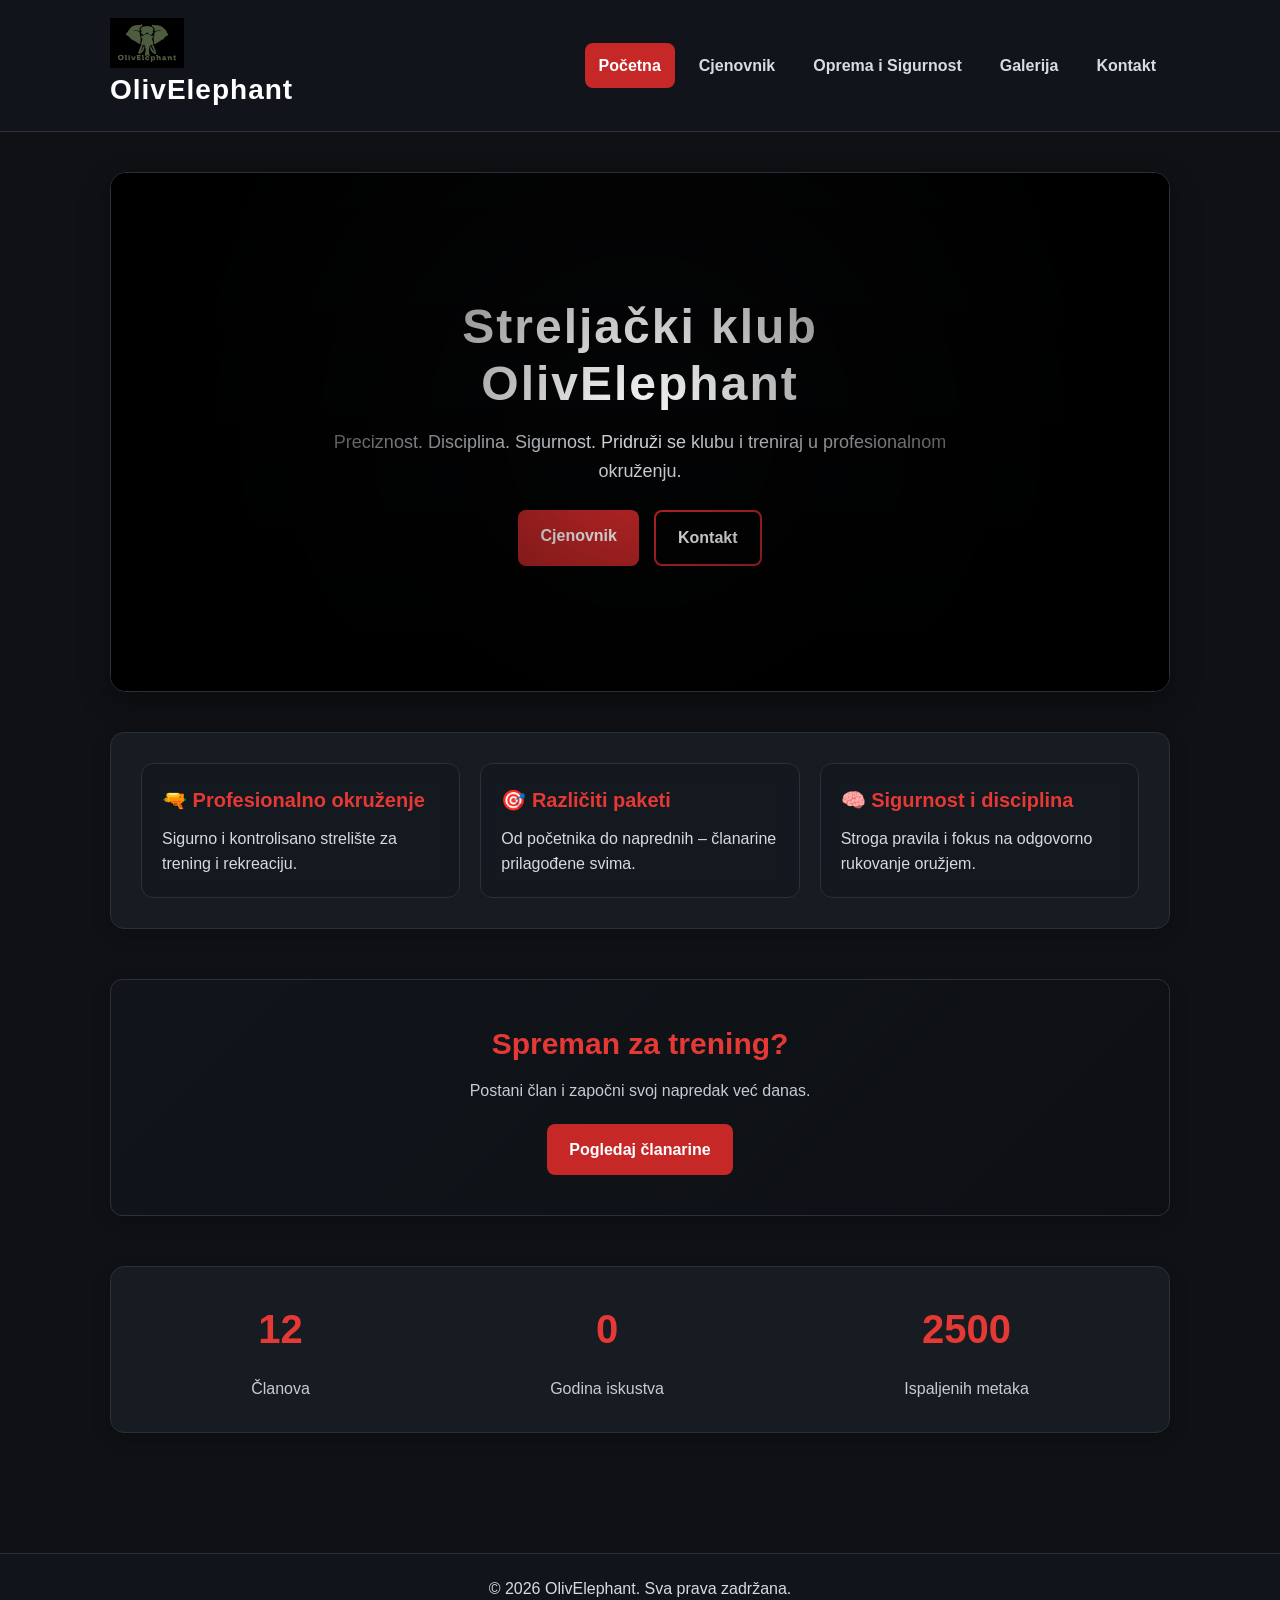
==== commit c0da89bf: "Update index.html" ====
--- a/index.html
+++ b/index.html
@@ -108,14 +108,7 @@
     <h2 class="counter" data-target="10000">0</h2>
     <p>Ispaljenih metaka</p>
   </div>
-
 </section>
-
-    <section class="split scroll-anim">
-
-
-</section>
-
 </main>
 
 <footer>
--- a/style.css
+++ b/style.css
@@ -1336,50 +1336,3 @@
 }
 
 
-
-
-body::before,
-body::after {
-  content: "";
-  position: fixed;
-  top: 0;
-  width: 50%;
-  height: 100%;
-
-  background: url("images/logo.png") no-repeat center;
-  background-size: 250px;
-
-  opacity: 0.03;
-  filter: grayscale(100%) blur(2px);
-
-  z-index: -1;
-  pointer-events: none;
-}
-
-/* lijevi logo */
-body::before {
-  left: 0;
-}
-
-/* desni logo */
-body::after {
-  right: 0;
-}
-
-
-@media (max-width: 768px) {
-  body::before,
-  body::after {
-    transform: none;
-    opacity: 0.02;
-  }
-}
-
-
-
-
-body::before,
-body::after {
-  transform: translate(var(--moveX, 0), var(--moveY, 0));
-  transition: transform 0.2s ease;
-}
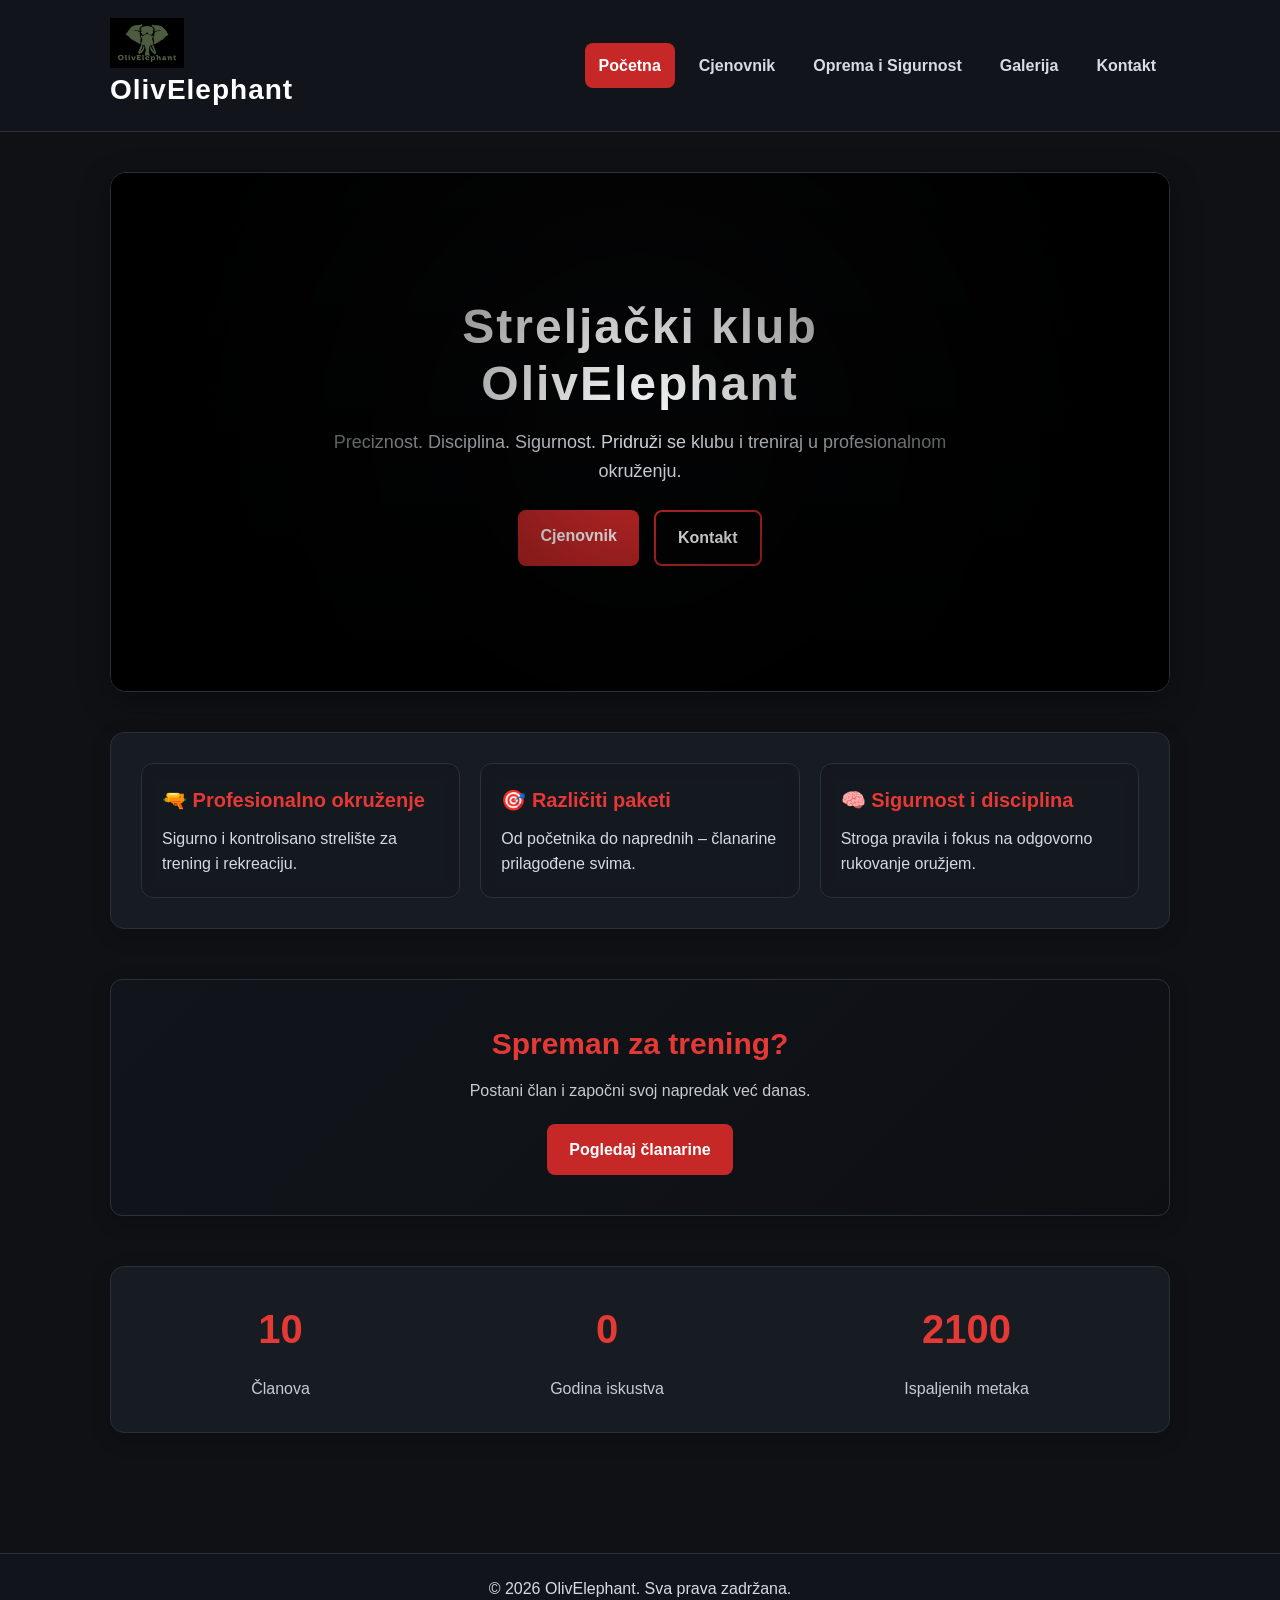
==== commit 1ea9e5d7: "Update index.html" ====
--- a/index.html
+++ b/index.html
@@ -45,7 +45,7 @@
   <section class="hero">
 
   <video autoplay muted loop playsinline class="hero-video">
-    <source src="videos/hero-video.mp4" type="video/mp4">
+    <source src="videos/hero-video1.mp4" type="video/mp4">
   </video>
 
   <div class="hero-overlay"></div>
--- a/style.css
+++ b/style.css
@@ -1001,6 +1001,7 @@
   object-fit: cover;
   top: 0;
   left: 0;
+  filter: brightness(1);
 }
 
 .hero-overlay {
@@ -1019,7 +1020,7 @@
   }
 
   .hero {
-    background: url('videos/hero-video.mp4') center/cover;
+    background: url('images/hero.jpg') center/cover;
   }
 }
 
